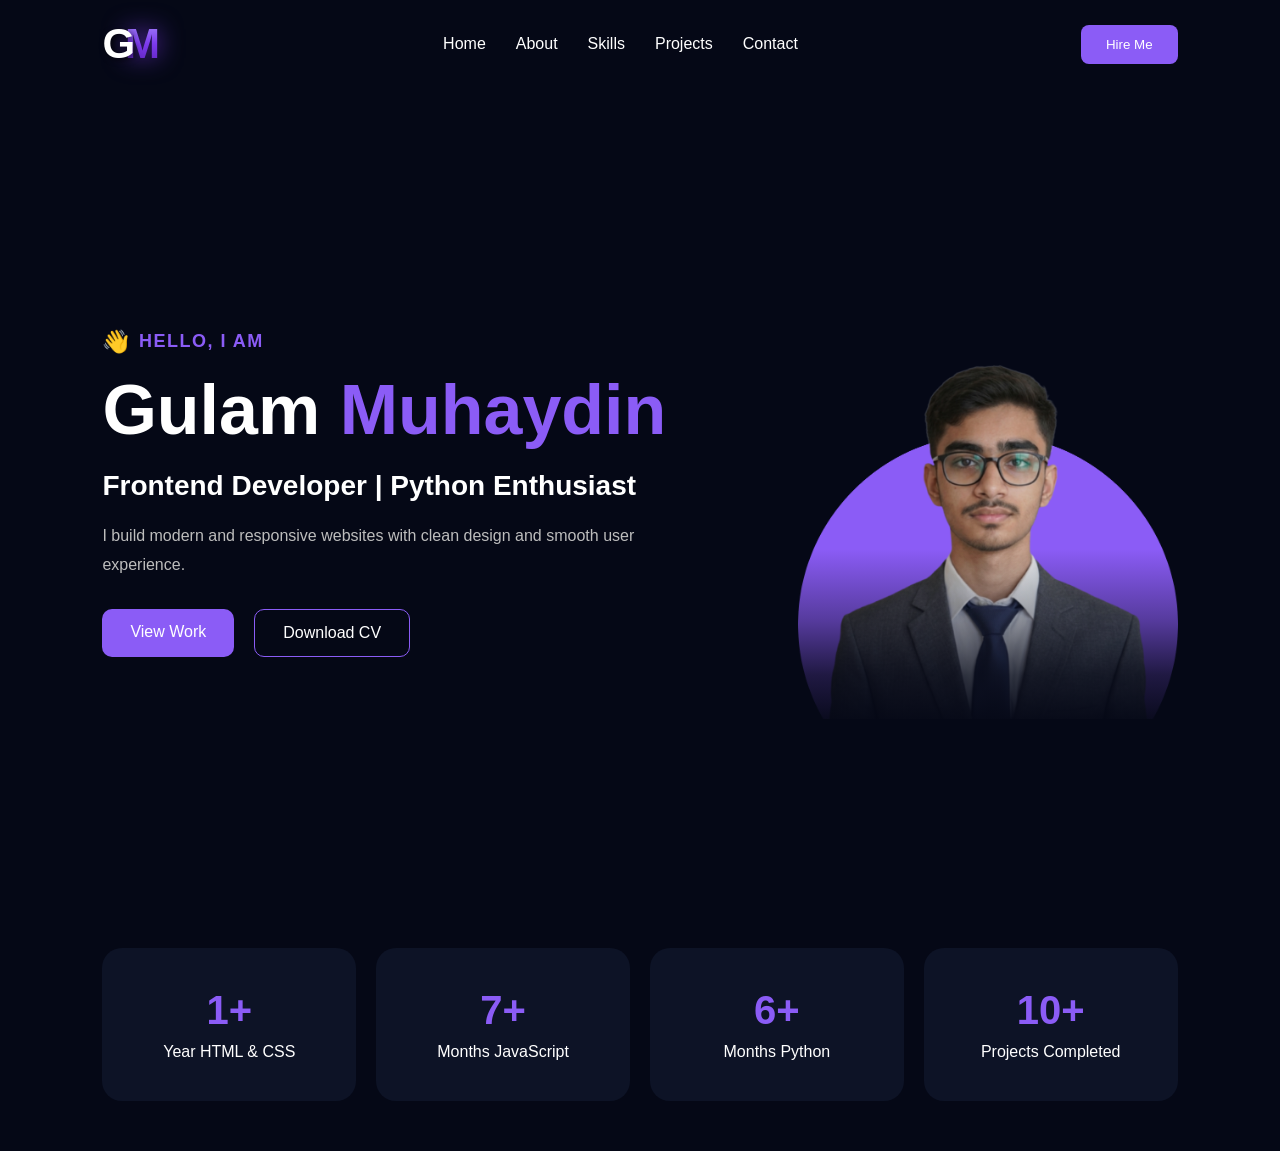
==== index.html @ 5c54a22f "first commit" ====
<!DOCTYPE html>
<html lang="en">
<head>
  <meta charset="UTF-8" />
  <meta name="viewport" content="width=device-width, initial-scale=1.0"/>
  <title>Gulam Muhaydin | Portfolio</title>
  <link rel="stylesheet" href="style.css">
</head>
<body>

  <header>
    <nav>
      <h1 class="logo-text">
  <span class="letter-g">G</span><span class="letter-m">M</span>
</h1>

      <ul>
        <li><a href="./index.html">Home</a></li>
        <li><a href="./about.html">About</a></li>
        <li><a href="skills.html">Skills</a></li>
        <li><a href="./projects.html">Projects</a></li>
        <li><a href="./contact.html">Contact</a></li>
      </ul>

      <button><a href="./contact.html">Hire Me</a></button>
    </nav>
  </header>

  <section class="hero">

    <div class="left">

      <p class="tag">
  <span class="wave">👋</span> Hello, I am
</p>

      <h1>Gulam <span>Muhaydin</span></h1>

      <h3>Frontend Developer | Python Enthusiast</h3>

      <p class="desc">
        I build modern and responsive websites with clean design and smooth user experience.
      </p>

      <div class="buttons">
        <a href="./projects.html" class="btn">View Work</a>
        <a href="#" class="btn outline">Download CV</a>
      </div>

    </div>

    <div class="right">
      <img src="./main 2.png" alt="profile">
    </div>

  </section>

  <section class="skills">

    <div class="card">
      <h2>1+</h2>
      <p>Year HTML & CSS</p>
    </div>

    <div class="card">
      <h2>7+</h2>
      <p>Months JavaScript</p>
    </div>

    <div class="card">
      <h2>6+</h2>
      <p>Months Python</p>
    </div>

    <div class="card">
      <h2>10+</h2>
      <p>Projects Completed</p>
    </div>

  </section>

  <script src="script.js"></script>
</body>
</html>
---- style.css ----
*{
  margin:0;
  padding:0;
  box-sizing:border-box;
  font-family:Arial, sans-serif;
}

body{
  background:#050816;
  color:white;
}

header{
  padding:20px 8%;
}

nav{
  display:flex;
  justify-content:space-between;
  align-items:center;
}

/* Logo ke peeche ka Purple Circular Glow Box */
.logo-container {
  position: relative;
  display: flex;
  align-items: center;
  justify-content: center;
  width: 75px;  /* Glow ka width */
  height: 75px; /* Glow ka height */
  border-radius: 50%; /* Perfect Circle */
  
  /* Image jaisa smooth purple glow effect */
  background: radial-gradient(
    circle, 
    rgba(139, 92, 246, 0.45) 0%, 
    rgba(139, 92, 246, 0.15) 50%, 
    transparent 70%
  );
  
  /* Ek extra soft shadow glow ke liye */
  box-shadow: 0 0 35px rgba(139, 92, 246, 0.3);
  transition: all 0.4s ease;
}

/* Same to Same Metallic Silver Text Logo */
.logo-text {
  font-size: 42px;
  font-weight: 900;
  /* Arial Black font bilkul waisa hi thick aur bold look dega jaisa screenshot me hai */
  font-family: 'Arial Black', Gadget, sans-serif; 
  display: flex;
  align-items: center;
  position: relative;
  cursor: pointer;
  user-select: none;
  transition: transform 0.3s ease;
}

/* Same to Same Crisp White 'G' */
.logo-text .letter-g {
  color: #ffffff;
  position: relative;
  z-index: 2;
  margin-right: -10px; /* Isse 'M' thoda piche chup jayega (Overlap Effect) */
  
  /* 'G' ke piche halki si black shadow taake woh 'M' ke upar saaf nazar aaye */
  filter: drop-shadow(2px 2px 3px rgba(0, 0, 0, 0.7));
}

/* Same to Same Premium Purple 'M' */
.logo-text .letter-m {
  /* Vibrant Purple Gradient (Upar se thoda light, neeche se dark) */
  background: linear-gradient(to bottom, #a78bfa 0%, #7c3aed 50%, #5b21b6 100%);
  -webkit-background-clip: text;
  -webkit-text-fill-color: transparent;
  position: relative;
  z-index: 1;
  
  /* Logo ke piche ka waisa hi same soft purple glow effect */
  filter: drop-shadow(0 0 12px rgba(124, 58, 237, 0.8));
}

/* Hover Effect (Jab mouse logo par aaye toh halka sa scale ho) */
.logo-text:hover {
  transform: scale(1.06);
}

nav ul{
  display:flex;
  gap:30px;
  list-style:none;
}

nav ul li a{
  text-decoration:none;
  color:white;
  transition:0.3s;
}

nav ul li a:hover{
  color:#8b5cf6;
}
a {
  color: #ffffff;
  text-decoration: none;
}
button{
  padding:12px 25px;
  border:none;
  background:#8b5cf6;
  color:white;
  border-radius:8px;
  cursor:pointer;
}

.hero{
  display:flex;
  align-items:center;
  justify-content:space-between;
  padding:80px 8%;
  min-height:90vh;
}

.left{
  max-width:600px;
}

.tag {
  font-size: 18px;            
  font-weight: 600;           
  color: #8b5cf6;             
  letter-spacing: 1.5px;      
  text-transform: uppercase;  
  margin-bottom: 15px;
  display: flex;
  align-items: center;
  gap: 8px;                   
}

/* Waving Hand Animation */
.wave {
  font-size: 22px;            
  display: inline-block;
  animation: wave-animation 2.5s infinite; 
  transform-origin: 70% 70%;  
}

@keyframes wave-animation {
    0% { transform: rotate( 0.0deg) }
   10% { transform: rotate(14.0deg) }  
   20% { transform: rotate(-8.0deg) }
   30% { transform: rotate(14.0deg) }
   40% { transform: rotate(-4.0deg) }
   50% { transform: rotate(10.0deg) }
   60% { transform: rotate( 0.0deg) }  
  100% { transform: rotate( 0.0deg) }
}

.left h1{
  font-size:70px;
  margin-bottom:20px;
}

.left h1 span{
  color:#8b5cf6;
}

.left h3{
  font-size:28px;
  margin-bottom:20px;
}

.desc{
  color:#bdbdbd;
  line-height:1.8;
  margin-bottom:30px;
}

.buttons{
  display:flex;
  gap:20px;
}

.btn{
  padding:14px 28px;
  background:#8b5cf6;
  color:white;
  text-decoration:none;
  border-radius:10px;
}

.outline{
  background:transparent;
  border:1px solid #8b5cf6;
}

.right img{
  width:400px;
  border-radius:20px;
}

.skills{
  display:grid;
  grid-template-columns:repeat(auto-fit,minmax(200px,1fr));
  gap:20px;
  padding:50px 8%;
}

.card{
  background:#0d1326;
  padding:40px;
  border-radius:20px;
  text-align:center;
  transition:0.3s;
}

.card:hover{
  transform:translateY(-10px);
}

.card h2{
  color:#8b5cf6;
  font-size:40px;
  margin-bottom:10px;
}

/* Right Box Container Setup */
.right {
    position: relative;
    display: flex;
    justify-content: center;
    align-items: flex-end; 
    overflow: hidden; 
}

.right img {
    width: 380px;
    display: block;
    position: relative;
    z-index: 1; 
}

/* Perfect Bottom Smooth Overlay */
.right::after {
    content: "";
    position: absolute;
    bottom: -10px; 
    left: 0;
    width: 100%;
    height: 180px; 

    background: linear-gradient(
        to top,
        #050816 0%,
        rgba(5, 8, 22, 0.8) 30%,
        rgba(5, 8, 22, 0.4) 60%,
        transparent 100%
    );

    z-index: 2; 
    pointer-events: none; 
}


/* ==========================================
   RESPONSIVE DESIGN (MEDIA QUERIES)
   ========================================== */

@media (max-width: 1024px) {
  header {
    padding: 20px 5%; 
  }

  .hero {
    padding: 50px 5%;
    gap: 30px;
  }

  .left h1 {
    font-size: 55px; 
  }

  .right img {
    width: 320px; 
  }
}

@media (max-width: 768px) {
  nav {
    flex-direction: column; 
    gap: 20px;
    text-align: center;
  }

  .hero {
    flex-direction: column-reverse; 
    text-align: center;
    padding: 40px 5%;
    min-height: auto;
  }

  .left {
    max-width: 100%;
    display: flex;
    flex-direction: column;
    align-items: center; 
  }

  .left h1 {
    font-size: 45px;
  }

  .left h3 {
    font-size: 22px;
  }

  .buttons {
    justify-content: center; 
  }

  .right {
    margin-bottom: 30px;
  }

  .right img {
    width: 280px; 
  }

  .right::after {
    width: 320px; 
    height: 120px;
  }

  .skills {
    grid-template-columns: repeat(auto-fit, minmax(150px, 1fr)); 
    padding: 40px 5%;
  }
}

@media (max-width: 480px) {
  nav ul {
    gap: 15px;
    flex-wrap: wrap; 
    justify-content: center;
  }

  .left h1 {
    font-size: 36px;
  }

  .left h3 {
    font-size: 18px;
  }

  .buttons {
    flex-direction: column; 
    width: 100%;
    gap: 10px;
  }

  .btn {
    width: 100%;
    text-align: center;
    padding: 12px 20px;
  }

  .card {
    padding: 25px 15px; 
  }

  .card h2 {
    font-size: 30px;
  }
}

/* ==========================================
   ABOUT PAGE STYLING (PERFECT SMOOTH OVERLAY)
   ========================================== */
.about-page {
  padding: 80px 8%;
  background: #050816;
  min-height: 85vh;
  display: flex;
  align-items: center;
}

.about-container {
  display: flex;
  align-items: center;
  justify-content: space-between;
  gap: 80px;
  width: 100%;
}

.about-left {
  flex: 1;
  display: flex;
  justify-content: center;
}

.about-img-box {
  position: relative;
  width: 380px;
  border-radius: 20px;
  overflow: hidden;
}

.about-img-box img {
  width: 100%;
  display: block;
  object-fit: cover;
  position: relative;
  z-index: 1;
}

.about-img-box::after {
  content: "";
  position: absolute;
  bottom: 0;
  left: 0;
  width: 100%;
  height: 200px; 
  
  background: linear-gradient(
    to top,
    #050816 0%,
    rgba(5, 8, 22, 0.95) 30%,
    rgba(5, 8, 22, 0.5) 65%,
    transparent 100%
  );
  
  z-index: 2;
  pointer-events: none;
}

.about-right {
  flex: 1.3;
}

.about-right h2 {
  font-size: 48px;
  margin-bottom: 25px;
  font-weight: 800;
}

.about-right h2 span {
  color: #8b5cf6;
}

.about-desc {
  color: #bdbdbd;
  line-height: 1.8;
  font-size: 16px;
  margin-bottom: 20px;
}

.info-grid {
  display: grid;
  grid-template-columns: repeat(2, 1fr);
  gap: 24px;
  margin-top: 35px;
}

.info-item {
  display: flex;
  flex-direction: column;
  gap: 5px;
}

.info-title {
  color: #8b5cf6;
  font-size: 14px;
  font-weight: 600;
  text-transform: uppercase;
  letter-spacing: 0.5px;
}

.info-value {
  color: white;
  font-size: 16px;
}

.active-link {
  color: #8b5cf6 !important;
  font-weight: bold;
}

@media (max-width: 992px) {
  .about-container {
    flex-direction: column; 
    gap: 50px;
  }
  .about-right {
    text-align: center;
  }
  .info-grid {
    text-align: left;
    gap: 20px;
  }
}

@media (max-width: 576px) {
  .about-img-box {
    width: 290px;
  }
  .about-img-box::after {
    height: 140px; 
  }
  .about-right h2 {
    font-size: 36px;
  }
  .info-grid {
    grid-template-columns: 1fr; 
  }
}

/* ==========================================
   MINIMALIST FLAT SKILLS DESIGN (NO GRADIENTS)
   ========================================== */
.skills-page {
  padding: 120px 8% 80px 8%;
  background: #050816; 
  min-height: 100vh;
  display: flex;
  flex-direction: column;
  align-items: center;
  justify-content: flex-start;
  box-sizing: border-box;
}

.skills-header {
  text-align: center;
  margin-bottom: 60px;
  width: 100%;
  max-width: 650px;
}

.skills-badge {
  color: #8b5cf6; 
  font-size: 12px;
  font-weight: 700;
  letter-spacing: 2px;
  text-transform: uppercase;
  margin-bottom: 12px;
  display: inline-block;
}

.skills-header h2 {
  font-size: 42px;
  font-weight: 800;
  color: #ffffff;
  margin: 0 0 15px 0;
  letter-spacing: -0.5px;
}

.skills-subtitle {
  color: #9ca3af;
  font-size: 16px;
  line-height: 1.6;
  margin: 0;
}

.skills-grid {
  display: grid;
  grid-template-columns: repeat(2, 1fr); 
  gap: 24px;
  width: 100%;
  max-width: 1100px;
}

.skill-card {
  background: #0d1326; 
  padding: 30px;
  border-radius: 12px; 
  border: 1px solid #1e293b; 
  display: flex;
  align-items: flex-start;
  gap: 20px;
  transition: border-color 0.3s ease, transform 0.3s ease;
}

.card-icon {
  font-size: 32px;
  color: #8b5cf6; 
  display: flex;
  align-items: center;
  justify-content: center;
  width: 54px;
  height: 54px;
  background: #161f38;
  border-radius: 8px;
  flex-shrink: 0; 
}

.card-info h3 {
  color: #ffffff;
  font-size: 20px;
  font-weight: 600;
  margin: 0 0 8px 0;
}

.card-info p {
  color: #9ca3af;
  font-size: 14px;
  line-height: 1.5;
  margin: 0;
}

.skill-card:hover {
  border-color: #8b5cf6; 
  transform: translateY(-2px); 
}

/* ==========================================================================
   5. SKILLS PAGE (STICKY IMAGE ON DESKTOP & IMAGE-FIRST ON MOBILE)
   ========================================================================== */
.skills-container {
  display: flex;
  align-items: flex-start;
  justify-content: space-between;
  gap: 80px;
  width: 100%;
  max-width: 1200px;
}

.skills-left {
  flex: 1;
  display: flex;
  justify-content: center;
  position: -webkit-sticky;
  position: sticky; 
  top: 140px; 
}

.skills-img-box {
  position: relative;
  width: 380px;
  border-radius: 20px;
  overflow: hidden;
  background: #050816;
}

.skills-img-box img {
  width: 100%;
  display: block;
  object-fit: cover;
  position: relative;
  z-index: 1;
}

.skills-img-box::after {
  content: "";
  position: absolute;
  bottom: -2px;
  left: 0;
  width: 100%;
  height: 200px; 
  background: linear-gradient(
    to top,
    #050816 0%,
    rgba(5, 8, 22, 0.95) 35%,
    rgba(5, 8, 22, 0.5) 65%,
    transparent 100%
  );
  z-index: 2;
  pointer-events: none;
}

.skills-right {
  flex: 1.3;
}

.skills-right h2 {
  font-size: 48px;
  margin-bottom: 20px;
  font-weight: 800;
  color: #ffffff;
  letter-spacing: -0.5px;
}

.skills-right h2 span {
  color: #8b5cf6;
}

/* ==========================================================================
   6. PROJECTS PAGE (STICKY IMAGE ON DESKTOP & IMAGE-FIRST ON MOBILE)
   ========================================================================== */
.projects-page {
  padding: 140px 8% 80px 8%;
  background: #050816;
  min-height: 100vh;
  display: flex;
  align-items: flex-start; 
  justify-content: center;
}

.projects-container {
  display: flex;
  align-items: flex-start;
  justify-content: space-between;
  gap: 80px;
  width: 100%;
  max-width: 1200px;
}

.projects-left {
  flex: 1;
  display: flex;
  justify-content: center;
  position: -webkit-sticky;
  position: sticky; 
  top: 140px; 
}

.projects-img-box {
  position: relative;
  width: 380px;
  border-radius: 20px;
  overflow: hidden;
  background: #050816;
}

.projects-img-box img {
  width: 100%;
  display: block;
  object-fit: cover;
  position: relative;
  z-index: 1;
}

.projects-img-box::after {
  content: "";
  position: absolute;
  bottom: -2px;
  left: 0;
  width: 100%;
  height: 200px; 
  background: linear-gradient(
    to top,
    #050816 0%,
    rgba(5, 8, 22, 0.95) 35%,
    rgba(5, 8, 22, 0.5) 65%,
    transparent 100%
  );
  z-index: 2;
  pointer-events: none;
}

.projects-right {
  flex: 1.3;
}

.projects-right h2 {
  font-size: 48px;
  margin-bottom: 20px;
  font-weight: 800;
  color: #ffffff;
  letter-spacing: -0.5px;
}

.projects-right h2 span {
  color: #8b5cf6;
}

.projects-subtitle {
  color: #9ca3af;
  line-height: 1.8;
  font-size: 16px;
  margin-bottom: 35px;
}

/* ==========================================
   RESPONSIVE RE-ARCHITECTURE (ALL VIEWS)
   ========================================== */
@media (max-width: 1024px) {
  .skills-page {
    padding: 100px 6% 60px 6%;
  }
  .skills-header h2 {
    font-size: 38px;
  }
}

@media (max-width: 768px) {
  .skills-grid {
    grid-template-columns: 1fr; 
    gap: 20px;
  }
  .skills-header {
    margin-bottom: 40px;
  }
  .skills-header h2 {
    font-size: 32px;
  }
}

@media (max-width: 480px) {
  .skills-page {
    padding: 90px 4% 40px 4%;
  }
  .skill-card {
    flex-direction: column; 
    gap: 15px;
    padding: 24px;
  }
  .skills-header h2 {
    font-size: 28px;
  }
  .skills-subtitle {
    font-size: 14.5px;
  }
}

/* ==========================================================================
   PROJECTS PAGE STYLING (FULL BULLETPROOF ARCHITECTURE)
   ========================================================================== */
.projects-left-profile {
  flex: 1;
  display: flex;
  justify-content: center;
  position: -webkit-sticky;
  position: sticky; 
  top: 140px;
}

.proj-prof-img-box {
  position: relative;
  width: 340px;
  border-radius: 20px;
  overflow: hidden;
  background: #050816;
}

.proj-prof-img-box img {
  width: 100%;
  display: block;
  object-fit: cover;
  position: relative;
  z-index: 1;
}

.proj-prof-img-box::after {
  content: "";
  position: absolute;
  bottom: 0;
  left: 0;
  width: 100%;
  height: 180px; 
  background: linear-gradient(
    to top,
    #050816 0%,
    rgba(5, 8, 22, 0.95) 30%,
    rgba(5, 8, 22, 0.5) 65%,
    transparent 100%
  );
  z-index: 2;
  pointer-events: none;
}

.projects-right-content {
  flex: 1.8;
}

.projects-header {
  margin-bottom: 40px;
}

.projects-badge {
  color: #8b5cf6; 
  font-size: 12px;
  font-weight: 700;
  letter-spacing: 2px;
  text-transform: uppercase;
  margin-bottom: 10px;
  display: inline-block;
}

.projects-header h2 {
  font-size: 42px;
  font-weight: 800;
  color: #ffffff;
  margin: 0 0 12px 0;
  letter-spacing: -0.5px;
}

.projects-header p {
  color: #9ca3af;
  font-size: 16px;
  line-height: 1.6;
  margin: 0;
}

.projects-grid {
  display: grid;
  grid-template-columns: repeat(2, 1fr); 
  gap: 24px;
}

.project-card {
  background: #0d1326; 
  padding: 28px;
  border-radius: 12px;
  border: 1px solid #1e293b;
  display: flex;
  flex-direction: column;
  justify-content: space-between;
  box-sizing: border-box;
  transition: border-color 0.3s ease, transform 0.3s ease;
}

.project-category {
  color: #8b5cf6;
  font-size: 12px;
  font-weight: 600;
  text-transform: uppercase;
  letter-spacing: 1px;
  margin-bottom: 8px;
  display: block;
}

.project-card h3 {
  color: #ffffff;
  font-size: 21px;
  font-weight: 600;
  margin: 0 0 12px 0;
  letter-spacing: -0.3px;
}

.project-card p {
  color: #9ca3af;
  font-size: 14px;
  line-height: 1.5;
  margin: 0 0 20px 0;
}

.project-tech-tags {
  display: flex;
  flex-wrap: wrap;
  gap: 8px;
  margin-bottom: 24px;
}

.project-tech-tags span {
  background: #161f38;
  color: #ffffff;
  font-size: 11px;
  font-weight: 500;
  padding: 4px 10px;
  border-radius: 4px;
  border: 1px solid #1e293b;
}

.project-links {
  display: flex;
  gap: 20px;
}

.proj-link {
  color: #9ca3af;
  text-decoration: none;
  font-size: 14px;
  font-weight: 500;
  display: inline-flex;
  align-items: center;
  gap: 6px;
  transition: color 0.2s ease;
}

.proj-link:hover {
  color: #8b5cf6; 
}

.project-card:hover {
  border-color: #8b5cf6;
  transform: translateY(-3px); 
}

/* ==========================================================================
   3. SHARED CORE LAYOUT (About, Skills, Projects, Contact Pages)
   ========================================================================== */
.about-page, .skills-page, .projects-page, .contact-page {
  padding: 140px 8% 80px 8%;
  background: #050816;
  min-height: 100vh;
  display: flex;
  align-items: flex-start; 
  justify-content: center;
}

.about-container, .skills-container, .projects-container, .contact-container {
  display: flex;
  align-items: flex-start;
  justify-content: space-between;
  gap: 80px;
  width: 100%;
  max-width: 1200px;
}

.about-left, .skills-left, .projects-left, .contact-left {
  flex: 1;
  display: flex;
  justify-content: center;
  position: -webkit-sticky;
  position: sticky;
  top: 140px;
}

.about-img-box, .skills-img-box, .projects-img-box, .contact-img-box {
  position: relative;
  width: 380px;
  border-radius: 20px;
  overflow: hidden;
  background: #050816;
}

.about-img-box img, .skills-img-box img, .projects-img-box img, .contact-img-box img {
  width: 100%;
  display: block;
  object-fit: cover;
  position: relative;
  z-index: 1;
}

.about-img-box::after, .skills-img-box::after, .projects-img-box::after, .contact-img-box::after {
  content: "";
  position: absolute;
  bottom: -2px;
  left: 0;
  width: 100%;
  height: 200px; 
  background: linear-gradient(
    to top,
    #050816 0%,
    rgba(5, 8, 22, 0.95) 35%,
    rgba(5, 8, 22, 0.5) 65%,
    transparent 100%
  );
  z-index: 2;
  pointer-events: none;
}

.about-right, .skills-right, .projects-right, .contact-right {
  flex: 1.3;
}

.about-right h2, .skills-right h2, .projects-right h2, .contact-right h2 {
  font-size: 48px;
  margin-bottom: 20px;
  font-weight: 800;
  color: #ffffff;
  letter-spacing: -0.5px;
}

.about-right h2 span, .skills-right h2 span, .projects-right h2 span, .contact-right h2 span {
  color: #8b5cf6;
}

.about-subtitle, .skills-subtitle, .contact-subtitle {
  color: #9ca3af;
  line-height: 1.8;
  font-size: 16px;
  margin-bottom: 35px;
}

/* ==========================================================================
   4. SKILLS PAGE SPECIFIC COMPONENT (Grid Elements)
   ========================================================================== */
.skills-grid {
  display: grid;
  grid-template-columns: repeat(2, 1fr);
  gap: 24px;
  width: 100%;
}

.skill-card {
  background: #0d1326;
  padding: 24px;
  border-radius: 12px;
  border: 1px solid #1e293b;
  display: flex;
  align-items: flex-start;
  gap: 20px;
  transition: border-color 0.3s ease, transform 0.3s ease;
}

.card-icon {
  font-size: 28px;
  color: #8b5cf6;
  display: flex;
  align-items: center;
  justify-content: center;
  width: 50px;
  height: 50px;
  background: #161f38;
  border-radius: 8px;
  flex-shrink: 0;
}

.card-info h3 {
  color: #ffffff;
  font-size: 19px;
  font-weight: 600;
  margin: 0 0 6px 0;
}

.card-info p {
  color: #9ca3af;
  font-size: 13.5px;
  line-height: 1.5;
  margin: 0;
}

.skill-card:hover {
  border-color: #8b5cf6;
  transform: translateY(-2px);
}

/* ==========================================================================
   5. PROJECTS PAGE SPECIFIC COMPONENT (List Rows)
   ========================================================================== */
.projects-list {
  display: flex;
  flex-direction: column;
  gap: 24px;
}

.project-item {
  background: #0d1326;
  padding: 28px;
  border-radius: 12px;
  border: 1px solid #1e293b;
  display: flex;
  justify-content: space-between;
  align-items: flex-start;
  gap: 20px;
  transition: border-color 0.3s ease, transform 0.3s ease;
}

.project-details h3 {
  color: #ffffff;
  font-size: 22px;
  font-weight: 600;
  margin: 0 0 10px 0;
  letter-spacing: -0.3px;
}

.project-details p {
  color: #9ca3af;
  font-size: 14.5px;
  line-height: 1.6;
  margin: 0 0 18px 0;
}

.project-tags {
  display: flex;
  flex-wrap: wrap;
  gap: 8px;
}

.project-tags span {
  background: #161f38;
  color: #ffffff;
  font-size: 11px;
  font-weight: 500;
  padding: 5px 12px;
  border-radius: 4px;
  border: 1px solid #1e293b;
}

.project-actions {
  display: flex;
  flex-direction: column;
  gap: 12px;
  flex-shrink: 0;
}

.p-link {
  color: #9ca3af;
  text-decoration: none;
  font-size: 14px;
  font-weight: 500;
  display: inline-flex;
  align-items: center;
  gap: 6px;
  transition: color 0.2s ease;
}

.p-link:hover {
  color: #8b5cf6;
}

.project-item:hover {
  border-color: #8b5cf6;
  transform: translateY(-2px);
}

/* ==========================================================================
   6. CONTACT PAGE SPECIFIC COMPONENT (Pure Card Form)
   ========================================================================== */
.contact-card {
  background: #0d1326; 
  padding: 35px;
  border-radius: 12px;
  border: 1px solid #1e293b;
  box-sizing: border-box;
  transition: border-color 0.3s ease, transform 0.3s ease;
}

.contact-card:hover {
  border-color: #8b5cf6;
  transform: translateY(-2px); 
}

.contact-form {
  display: flex;
  flex-direction: column;
  gap: 20px;
  width: 100%;
}

.form-group {
  display: flex;
  flex-direction: column;
  gap: 8px;
}

.form-group label {
  color: #ffffff;
  font-size: 14px;
  font-weight: 600;
  letter-spacing: 0.3px;
}

.form-group input,
.form-group textarea {
  background: #161f38; 
  color: #ffffff;
  border: 1px solid #1e293b;
  padding: 14px 16px;
  border-radius: 8px;
  font-size: 15px;
  outline: none;
  transition: border-color 0.3s ease;
  width: 100%;
  box-sizing: border-box;
}

.form-group input:focus,
.form-group textarea:focus {
  border-color: #8b5cf6;
}

.submit-btn {
  background: #8b5cf6;
  color: #ffffff;
  border: none;
  padding: 14px 28px;
  font-size: 15px;
  font-weight: 600;
  border-radius: 8px;
  cursor: pointer;
  display: inline-flex;
  align-items: center;
  justify-content: center;
  gap: 10px;
  transition: background 0.3s ease;
  margin-top: 5px;
  width: fit-content;
}

.submit-btn:hover {
  background: #7c3aed;
}

.contact-socials {
  display: flex;
  gap: 25px;
  margin-top: 35px;
  flex-wrap: wrap;
}

.social-icon-link {
  color: #9ca3af;
  text-decoration: none;
  font-size: 14.5px;
  font-weight: 500;
  display: inline-flex;
  align-items: center;
  gap: 8px;
  transition: color 0.2s ease;
}

.social-icon-link:hover {
  color: #8b5cf6;
}

.active-link {
  color: #8b5cf6 !important;
  font-weight: bold;
}

/* ==========================================================================
   4. UNIVERSAL RESPONSIVE BREAKPOINTS (BULLETPROOF CODE)
   ========================================================================== */

@media (max-width: 1024px) {
  .contact-page, .skills-page, .projects-page {
    padding: 120px 6% 60px 6%;
  }
  .contact-container, .skills-container, .projects-container {
    gap: 40px;
  }
  .contact-img-box, .skills-img-box, .projects-img-box {
    width: 320px;
  }
  .contact-right h2, .skills-right h2, .projects-right h2 {
    font-size: 40px;
  }
  .proj-prof-img-box {
    width: 280px;
  }
  .projects-header h2 {
    font-size: 36px;
  }
}

@media (max-width: 992px) {
  .contact-container, .skills-container, .projects-container {
    flex-direction: column;
    align-items: center;
    gap: 50px;
  }
  .contact-left, .skills-left, .projects-left, .projects-left-profile {
    position: relative;
    top: 0;
  }
  .contact-right, .skills-right, .projects-right, .projects-right-content {
    width: 100%;
    text-align: center;
  }
  .contact-card, .skill-card, .project-item {
    text-align: left; 
  }
  .submit-btn {
    width: 100%; 
  }
  .contact-socials {
    justify-content: center;
  }
  .skills-subtitle {
    margin-bottom: 30px;
  }
  .projects-header {
    text-align: center; 
  }
}

@media (max-width: 768px) {
  .projects-grid {
    grid-template-columns: 1fr; 
    gap: 20px;
  }
}

@media (max-width: 576px) {
  .contact-page, .skills-page, .projects-page {
    padding: 100px 4% 40px 4%;
  }
  .contact-img-box, .skills-img-box, .projects-img-box, .proj-prof-img-box {
    width: 280px;
  }
  .contact-img-box::after, .skills-img-box::after, .projects-img-box::after, .proj-prof-img-box::after {
    height: 140px;
  }
  .contact-right h2, .skills-right h2, .projects-right h2 {
    font-size: 32px;
  }
  .contact-card {
    padding: 24px; 
  }
  .skills-grid {
    grid-template-columns: 1fr; 
  }
  .skill-card, .project-item {
    flex-direction: column;
    gap: 15px;
    padding: 20px;
  }
  .project-actions {
    flex-direction: row;
    gap: 20px;
  }
  .proj-prof-img-box {
    width: 250px; 
  }
  .project-card {
    padding: 22px;
  }
  .projects-header h2 {
    font-size: 28px;
  }
  .projects-header p {
    font-size: 14.5px;
  }
}


/* ==========================================================================
   ADDED CUSTOM TRANSITIONS & EFFECTS FOR BUTTONS AND LINKS
   ========================================================================== */

/* 1. Base Transitions Framework */
nav ul li a,
nav button,
.btn,
.submit-btn,
.social-icon-link,
.proj-link,
.submit-btn i {
  transition: all 0.3s cubic-bezier(0.25, 0.8, 0.25, 1);
  position: relative;
}

/* 2. Navigation Links Hover Effect (Modern Underline Slide) */
nav ul li a::after {
  content: '';
  position: absolute;
  bottom: -4px;
  left: 0;
  width: 0;
  height: 2px;
  background: #8b5cf6;
  box-shadow: 0 0 10px #8b5cf6;
  transition: width 0.3s cubic-bezier(0.4, 0, 0.2, 1);
}

nav ul li a:hover {
  color: #ffffff !important;
  text-shadow: 0 0 8px rgba(255, 255, 255, 0.3);
}

nav ul li a:hover::after,
nav ul li a.active-link::after {
  width: 100%;
}

/* 3. Navbar Action Button Glow Effect */
nav button:hover {
  background: #8b5cf6 !important;
  box-shadow: 0 0 20px rgba(139, 92, 246, 0.6);
  transform: translateY(-2px);
}

nav button:active {
  transform: translateY(0);
}

/* 4. Hero Primary Button (.btn View Work / Download CV) */
.btn:not(.outline):hover {
  transform: translateY(-3px);
  box-shadow: 0 8px 25px rgba(139, 92, 246, 0.5);
  filter: brightness(1.1);
}

.btn:not(.outline):active {
  transform: translateY(-1px);
}

/* 5. Hero Outline Button Effect */
.btn.outline:hover {
  border-color: #8b5cf6 !important;
  background: rgba(139, 92, 246, 0.1) !important;
  box-shadow: 0 0 15px rgba(139, 92, 246, 0.3);
  transform: translateY(-3px);
}

.btn.outline:active {
  transform: translateY(-1px);
}

/* 6. Form Submit Button & Micro Icon Slide */
.submit-btn:hover {
  transform: translateY(-3px);
  box-shadow: 0 8px 25px rgba(139, 92, 246, 0.5);
  background: #7c3aed !important;
}

.submit-btn:hover i {
  transform: translateX(5px) translateY(-2px);
}

.submit-btn:active {
  transform: translateY(-1px);
}

/* 7. Social Icon Links (Contact Page Bottom) */
.social-icon-link:hover {
  color: #ffffff !important;
  border-color: #8b5cf6 !important;
  background: rgba(139, 92, 246, 0.15) !important;
  box-shadow: 0 5px 15px rgba(139, 92, 246, 0.2);
  transform: translateY(-3px);
}

.social-icon-link:active {
  transform: translateY(0);
}

/* 8. Project Links (Live / Code Links on Projects Card) */
.proj-link:hover {
  color: #8b5cf6 !important;
  text-shadow: 0 0 8px rgba(139, 92, 246, 0.4);
  transform: translateX(2px);
}





/* ==========================================================================
   ADDED CUSTOM STYLES & TRANSITIONS FOR SCROLLBAR, BUTTONS, AND LINKS
   ========================================================================== */

/* 1. Custom Premium Scrollbar Styling */
::-webkit-scrollbar {
  width: 10px; /* Scrollbar ki width */
}

::-webkit-scrollbar-track {
  background: #050816; /* Piche ka background color jo body se match karega */
}

::-webkit-scrollbar-thumb {
  background: linear-gradient(180deg, #8b5cf6 0%, #6d28d9 100%); /* Purple Gradient Look */
  border-radius: 10px; /* Rounded corners professional feel ke liye */
  border: 2px solid #050816; /* Track aur thumb ke beech gap look ke liye padding */
  transition: background 0.3s ease;
}

::-webkit-scrollbar-thumb:hover {
  background: linear-gradient(180deg, #a78bfa 0%, #8b5cf6 100%); /* Hover karne par bright neon glow look */
}

/* 2. Global Base Transitions for Buttons & Links */
nav ul li a,
nav button,
nav button a,
.btn,
.submit-btn,
.social-icon-link,
.proj-link,
.submit-btn i {
  transition: all 0.3s cubic-bezier(0.25, 0.8, 0.25, 1);
  position: relative;
}

/* 3. Navigation Links (Modern Underline Slide Effect) */
nav ul li a::after {
  content: '';
  position: absolute;
  bottom: -4px;
  left: 0;
  width: 0;
  height: 2px;
  background: #8b5cf6;
  box-shadow: 0 0 10px #8b5cf6;
  transition: width 0.3s cubic-bezier(0.4, 0, 0.2, 1);
}

nav ul li a:hover {
  color: #ffffff !important;
  text-shadow: 0 0 8px rgba(255, 255, 255, 0.3);
}

nav ul li a:hover::after,
nav ul li a.active-link::after {
  width: 100%;
}

/* 4. Navbar Hire Me Button Action Glow */
nav button:hover {
  background: #8b5cf6 !important;
  box-shadow: 0 0 20px rgba(139, 92, 246, 0.6);
  transform: translateY(-2px);
}

nav button a:hover {
  color: white !important;
}

nav button:active {
  transform: translateY(0);
}

/* 5. Primary Buttons (.btn - View Work / Download CV) */
.btn:not(.outline):hover {
  transform: translateY(-3px);
  box-shadow: 0 8px 25px rgba(139, 92, 246, 0.5);
  filter: brightness(1.1);
}

.btn:not(.outline):active {
  transform: translateY(-1px);
}

/* 6. Outline Hero Buttons Effect */
.btn.outline:hover {
  border-color: #8b5cf6 !important;
  background: rgba(139, 92, 246, 0.1) !important;
  box-shadow: 0 0 15px rgba(139, 92, 246, 0.3);
  transform: translateY(-3px);
}

.btn.outline:active {
  transform: translateY(-1px);
}

/* 7. Contact Form Submit Button & Paper-Plane Icon Slide */
.submit-btn:hover {
  transform: translateY(-3px);
  box-shadow: 0 8px 25px rgba(139, 92, 246, 0.5);
  background: #7c3aed !important;
}

.submit-btn:hover i {
  transform: translateX(5px) translateY(-2px); /* Icon soft forward slide hoga */
}

.submit-btn:active {
  transform: translateY(-1px);
}

/* 8. Contact Page Social Links Grid */
.social-icon-link:hover {
  color: #ffffff !important;
  border-color: #8b5cf6 !important;
  background: rgba(139, 92, 246, 0.15) !important;
  box-shadow: 0 5px 15px rgba(139, 92, 246, 0.2);
  transform: translateY(-3px);
}

.social-icon-link:active {
  transform: translateY(0);
}

/* 9. Projects Grid Links (Live / Code Interaction) */
.proj-link:hover {
  color: #8b5cf6 !important;
  text-shadow: 0 0 8px rgba(139, 92, 246, 0.4);
  transform: translateX(3px); /* Hover par link dynamic standard movement karegi */
}
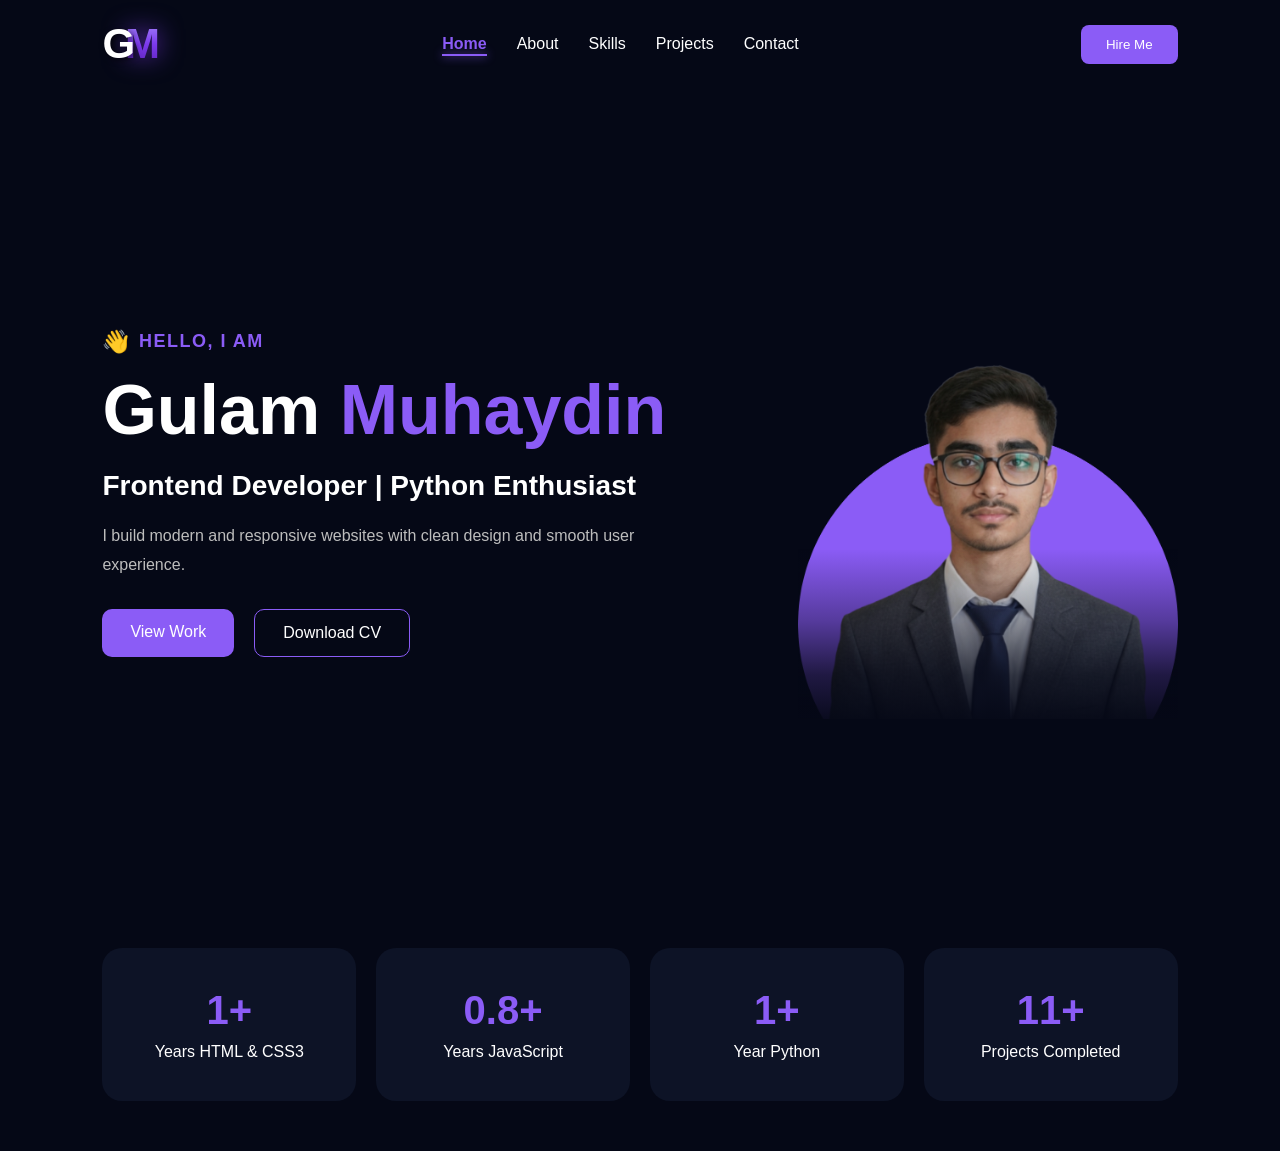
==== commit 80abb5ca: "Update portfolio files" ====
--- a/index.html
+++ b/index.html
@@ -3,82 +3,221 @@
 <head>
   <meta charset="UTF-8" />
   <meta name="viewport" content="width=device-width, initial-scale=1.0"/>
+
   <title>Gulam Muhaydin | Portfolio</title>
+
   <link rel="stylesheet" href="style.css">
 </head>
+
 <body>
 
+  <!-- ==========================================
+       HEADER / NAVBAR
+  =========================================== -->
   <header>
     <nav>
+
+      <!-- Logo -->
       <h1 class="logo-text">
-  <span class="letter-g">G</span><span class="letter-m">M</span>
-</h1>
-
+        <span class="letter-g">G</span>
+        <span class="letter-m">M</span>
+      </h1>
+
+      <!-- Navigation Links -->
       <ul>
-        <li><a href="./index.html">Home</a></li>
-        <li><a href="./about.html">About</a></li>
-        <li><a href="skills.html">Skills</a></li>
-        <li><a href="./projects.html">Projects</a></li>
-        <li><a href="./contact.html">Contact</a></li>
+        <li>
+          <a href="./index.html" class="active-link">Home</a>
+        </li>
+
+        <li>
+          <a href="./about.html">About</a>
+        </li>
+
+        <li>
+          <a href="./skills.html">Skills</a>
+        </li>
+
+        <li>
+          <a href="./projects.html">Projects</a>
+        </li>
+
+        <li>
+          <a href="./contact.html">Contact</a>
+        </li>
       </ul>
 
-      <button><a href="./contact.html">Hire Me</a></button>
+      <!-- Hire Me -->
+      <button>
+        <a href="./contact.html">Hire Me</a>
+      </button>
+
     </nav>
   </header>
 
+
+  <!-- ==========================================
+       HERO SECTION
+  =========================================== -->
   <section class="hero">
 
+    <!-- LEFT CONTENT -->
     <div class="left">
 
       <p class="tag">
-  <span class="wave">👋</span> Hello, I am
-</p>
-
-      <h1>Gulam <span>Muhaydin</span></h1>
-
-      <h3>Frontend Developer | Python Enthusiast</h3>
+        <span class="wave">👋</span>
+        Hello, I am
+      </p>
+
+      <h1>
+        Gulam <span>Muhaydin</span>
+      </h1>
+
+      <h3>
+        Frontend Developer | Python Enthusiast
+      </h3>
 
       <p class="desc">
-        I build modern and responsive websites with clean design and smooth user experience.
-      </p>
-
+        I build modern and responsive websites with clean design
+        and smooth user experience.
+      </p>
+
+      <!-- Hero Buttons -->
       <div class="buttons">
-        <a href="./projects.html" class="btn">View Work</a>
-        <a href="#" class="btn outline">Download CV</a>
-      </div>
-
-    </div>
-
+
+        <a href="./projects.html" class="btn">
+          View Work
+        </a>
+
+        <a href="./Gulam_CV_Updated.pdf" class="btn outline">
+          Download CV
+        </a>
+
+      </div>
+
+    </div>
+
+
+    <!-- RIGHT PROFILE IMAGE -->
     <div class="right">
-      <img src="./main 2.png" alt="profile">
+
+      <img
+        src="./main 2.png"
+        alt="Gulam Muhaydin Profile"
+      >
+
     </div>
 
   </section>
 
+
+  <!-- ==========================================
+       EXPERIENCE / STATS SECTION
+  =========================================== -->
   <section class="skills">
 
-    <div class="card">
-      <h2>1+</h2>
-      <p>Year HTML & CSS</p>
-    </div>
-
-    <div class="card">
-      <h2>7+</h2>
-      <p>Months JavaScript</p>
-    </div>
-
-    <div class="card">
-      <h2>6+</h2>
-      <p>Months Python</p>
-    </div>
-
-    <div class="card">
-      <h2>10+</h2>
-      <p>Projects Completed</p>
+
+    <!-- ========================================
+         HTML & CSS EXPERIENCE
+    ========================================= -->
+    <div class="card">
+
+      <div class="counter-wrapper">
+
+        <h2>
+          <span
+            class="counter"
+            data-target="2"
+            data-decimals="0"
+          >0</span><span class="plus">+</span>
+        </h2>
+
+      </div>
+
+      <p>
+        Years HTML &amp; CSS3
+      </p>
+
+    </div>
+
+
+    <!-- ========================================
+         JAVASCRIPT EXPERIENCE
+    ========================================= -->
+    <div class="card">
+
+      <div class="counter-wrapper">
+
+        <h2>
+          <span
+            class="counter"
+            data-target="1.5"
+            data-decimals="1"
+          >0.0</span><span class="plus">+</span>
+        </h2>
+
+      </div>
+
+      <p>
+        Years JavaScript
+      </p>
+
+    </div>
+
+
+    <!-- ========================================
+         PYTHON EXPERIENCE
+    ========================================= -->
+    <div class="card">
+
+      <div class="counter-wrapper">
+
+        <h2>
+          <span
+            class="counter"
+            data-target="1"
+            data-decimals="0"
+          >0</span><span class="plus">+</span>
+        </h2>
+
+      </div>
+
+      <p>
+        Year Python
+      </p>
+
+    </div>
+
+
+    <!-- ========================================
+         PROJECTS COMPLETED
+    ========================================= -->
+    <div class="card">
+
+      <div class="counter-wrapper">
+
+        <h2>
+          <span
+            class="counter"
+            data-target="20"
+            data-decimals="0"
+          >0</span><span class="plus">+</span>
+        </h2>
+
+      </div>
+
+      <p>
+        Projects Completed
+      </p>
+
     </div>
 
   </section>
 
+
+  <!-- ==========================================
+       JAVASCRIPT
+  =========================================== -->
   <script src="script.js"></script>
+
 </body>
 </html>
--- a/style.css
+++ b/style.css
@@ -374,146 +374,7 @@
   }
 }
 
-/* ==========================================
-   ABOUT PAGE STYLING (PERFECT SMOOTH OVERLAY)
-   ========================================== */
-.about-page {
-  padding: 80px 8%;
-  background: #050816;
-  min-height: 85vh;
-  display: flex;
-  align-items: center;
-}
-
-.about-container {
-  display: flex;
-  align-items: center;
-  justify-content: space-between;
-  gap: 80px;
-  width: 100%;
-}
-
-.about-left {
-  flex: 1;
-  display: flex;
-  justify-content: center;
-}
-
-.about-img-box {
-  position: relative;
-  width: 380px;
-  border-radius: 20px;
-  overflow: hidden;
-}
-
-.about-img-box img {
-  width: 100%;
-  display: block;
-  object-fit: cover;
-  position: relative;
-  z-index: 1;
-}
-
-.about-img-box::after {
-  content: "";
-  position: absolute;
-  bottom: 0;
-  left: 0;
-  width: 100%;
-  height: 200px; 
-  
-  background: linear-gradient(
-    to top,
-    #050816 0%,
-    rgba(5, 8, 22, 0.95) 30%,
-    rgba(5, 8, 22, 0.5) 65%,
-    transparent 100%
-  );
-  
-  z-index: 2;
-  pointer-events: none;
-}
-
-.about-right {
-  flex: 1.3;
-}
-
-.about-right h2 {
-  font-size: 48px;
-  margin-bottom: 25px;
-  font-weight: 800;
-}
-
-.about-right h2 span {
-  color: #8b5cf6;
-}
-
-.about-desc {
-  color: #bdbdbd;
-  line-height: 1.8;
-  font-size: 16px;
-  margin-bottom: 20px;
-}
-
-.info-grid {
-  display: grid;
-  grid-template-columns: repeat(2, 1fr);
-  gap: 24px;
-  margin-top: 35px;
-}
-
-.info-item {
-  display: flex;
-  flex-direction: column;
-  gap: 5px;
-}
-
-.info-title {
-  color: #8b5cf6;
-  font-size: 14px;
-  font-weight: 600;
-  text-transform: uppercase;
-  letter-spacing: 0.5px;
-}
-
-.info-value {
-  color: white;
-  font-size: 16px;
-}
-
-.active-link {
-  color: #8b5cf6 !important;
-  font-weight: bold;
-}
-
-@media (max-width: 992px) {
-  .about-container {
-    flex-direction: column; 
-    gap: 50px;
-  }
-  .about-right {
-    text-align: center;
-  }
-  .info-grid {
-    text-align: left;
-    gap: 20px;
-  }
-}
-
-@media (max-width: 576px) {
-  .about-img-box {
-    width: 290px;
-  }
-  .about-img-box::after {
-    height: 140px; 
-  }
-  .about-right h2 {
-    font-size: 36px;
-  }
-  .info-grid {
-    grid-template-columns: 1fr; 
-  }
-}
+
 
 /* ==========================================
    MINIMALIST FLAT SKILLS DESIGN (NO GRADIENTS)
@@ -1649,4 +1510,445 @@
   color: #8b5cf6 !important;
   text-shadow: 0 0 8px rgba(139, 92, 246, 0.4);
   transform: translateX(3px); /* Hover par link dynamic standard movement karegi */
+}
+
+
+/* ==========================================================================
+   PREMIUM PORTFOLIO ANIMATIONS
+   Added without changing the existing layout
+   ========================================================================== */
+
+/* ---------- GLOBAL ---------- */
+html {
+  scroll-behavior: smooth;
+}
+
+body {
+  overflow-x: hidden;
+}
+
+@keyframes fadeUp {
+  from {
+    opacity: 0;
+    transform: translateY(35px);
+  }
+  to {
+    opacity: 1;
+    transform: translateY(0);
+  }
+}
+
+@keyframes fadeLeft {
+  from {
+    opacity: 0;
+    transform: translateX(-45px);
+  }
+  to {
+    opacity: 1;
+    transform: translateX(0);
+  }
+}
+
+@keyframes fadeRight {
+  from {
+    opacity: 0;
+    transform: translateX(45px);
+  }
+  to {
+    opacity: 1;
+    transform: translateX(0);
+  }
+}
+
+@keyframes scaleIn {
+  from {
+    opacity: 0;
+    transform: scale(0.88);
+  }
+  to {
+    opacity: 1;
+    transform: scale(1);
+  }
+}
+
+@keyframes softFloat {
+  0%, 100% {
+    transform: translateY(0);
+  }
+  50% {
+    transform: translateY(-12px);
+  }
+}
+
+@keyframes glowPulse {
+  0%, 100% {
+    box-shadow: 0 0 25px rgba(139, 92, 246, 0.18);
+  }
+  50% {
+    box-shadow: 0 0 45px rgba(139, 92, 246, 0.38);
+  }
+}
+
+@keyframes imageFloat {
+  0%, 100% {
+    transform: translateY(0) rotate(0deg);
+  }
+  50% {
+    transform: translateY(-8px) rotate(0.4deg);
+  }
+}
+
+@keyframes shine {
+  0% {
+    background-position: -200% center;
+  }
+  100% {
+    background-position: 200% center;
+  }
+}
+
+/* ---------- NAVBAR ENTRANCE ---------- */
+header {
+  animation: fadeUp 0.8s cubic-bezier(0.22, 1, 0.36, 1) both;
+}
+
+nav ul li {
+  opacity: 0;
+  animation: fadeUp 0.6s cubic-bezier(0.22, 1, 0.36, 1) forwards;
+}
+
+nav ul li:nth-child(1) { animation-delay: 0.12s; }
+nav ul li:nth-child(2) { animation-delay: 0.20s; }
+nav ul li:nth-child(3) { animation-delay: 0.28s; }
+nav ul li:nth-child(4) { animation-delay: 0.36s; }
+nav ul li:nth-child(5) { animation-delay: 0.44s; }
+
+.logo-container {
+  animation: glowPulse 3s ease-in-out infinite;
+}
+
+.logo-text {
+  animation: fadeLeft 0.8s 0.15s cubic-bezier(0.22, 1, 0.36, 1) both;
+}
+
+/* ---------- HERO ---------- */
+.hero .left {
+  animation: fadeLeft 1s 0.25s cubic-bezier(0.22, 1, 0.36, 1) both;
+}
+
+.hero .right {
+  animation: fadeRight 1s 0.35s cubic-bezier(0.22, 1, 0.36, 1) both;
+}
+
+.right img {
+  animation: imageFloat 5s ease-in-out 1.2s infinite;
+  transform-origin: center bottom;
+}
+
+.tag {
+  animation: fadeUp 0.7s 0.35s cubic-bezier(0.22, 1, 0.36, 1) both;
+}
+
+.left h1 {
+  animation: fadeUp 0.8s 0.48s cubic-bezier(0.22, 1, 0.36, 1) both;
+}
+
+.left h3 {
+  animation: fadeUp 0.8s 0.62s cubic-bezier(0.22, 1, 0.36, 1) both;
+}
+
+.desc {
+  animation: fadeUp 0.8s 0.76s cubic-bezier(0.22, 1, 0.36, 1) both;
+}
+
+.buttons {
+  animation: fadeUp 0.8s 0.90s cubic-bezier(0.22, 1, 0.36, 1) both;
+}
+
+/* ---------- HERO BUTTON MICRO ANIMATION ---------- */
+.btn {
+  transition:
+    transform 0.35s cubic-bezier(0.22, 1, 0.36, 1),
+    box-shadow 0.35s ease,
+    background 0.35s ease,
+    border-color 0.35s ease;
+}
+
+.btn:hover {
+  letter-spacing: 0.2px;
+}
+
+.btn:not(.outline)::before,
+.btn.outline::before {
+  content: "";
+  position: absolute;
+  inset: 0;
+  border-radius: inherit;
+  opacity: 0;
+  transform: scale(0.75);
+  transition: opacity 0.35s ease, transform 0.35s ease;
+  pointer-events: none;
+}
+
+.btn:not(.outline) {
+  position: relative;
+  overflow: hidden;
+}
+
+.btn:not(.outline)::before {
+  background: rgba(255,255,255,0.16);
+}
+
+.btn:not(.outline):hover::before {
+  opacity: 1;
+  transform: scale(1.15);
+}
+
+/* ---------- GENERIC SECTION REVEAL ---------- */
+.skills-page,
+.projects-page,
+.about-page,
+.contact-page {
+  animation: fadeUp 0.9s ease both;
+}
+
+/* ---------- SECTION HEADINGS ---------- */
+.skills-header,
+.projects-header {
+  animation: fadeUp 0.85s 0.1s cubic-bezier(0.22, 1, 0.36, 1) both;
+}
+
+.skills-header h2,
+.projects-header h2,
+.about-right h2,
+.contact-right h2 {
+  position: relative;
+}
+
+.skills-header h2::after,
+.projects-header h2::after,
+.about-right h2::after,
+.contact-right h2::after {
+  content: "";
+  display: block;
+  width: 70px;
+  height: 3px;
+  margin-top: 14px;
+  border-radius: 50px;
+  background: #8b5cf6;
+  transform-origin: left center;
+  animation: shine 2.8s linear infinite;
+  background-size: 200% auto;
+}
+
+/* ---------- SKILLS CARDS ---------- */
+.skill-card {
+  position: relative;
+  overflow: hidden;
+  opacity: 0;
+  animation: fadeUp 0.75s cubic-bezier(0.22, 1, 0.36, 1) forwards;
+}
+
+.skill-card:nth-child(1) { animation-delay: 0.10s; }
+.skill-card:nth-child(2) { animation-delay: 0.18s; }
+.skill-card:nth-child(3) { animation-delay: 0.26s; }
+.skill-card:nth-child(4) { animation-delay: 0.34s; }
+.skill-card:nth-child(5) { animation-delay: 0.42s; }
+.skill-card:nth-child(6) { animation-delay: 0.50s; }
+.skill-card:nth-child(7) { animation-delay: 0.58s; }
+.skill-card:nth-child(8) { animation-delay: 0.66s; }
+
+.skill-card::before {
+  content: "";
+  position: absolute;
+  width: 120px;
+  height: 120px;
+  top: -65px;
+  right: -65px;
+  border-radius: 50%;
+  background: rgba(139, 92, 246, 0.10);
+  filter: blur(8px);
+  transition: transform 0.5s ease, background 0.5s ease;
+  pointer-events: none;
+}
+
+.skill-card:hover::before {
+  transform: scale(2.2);
+  background: rgba(139, 92, 246, 0.16);
+}
+
+.card-icon {
+  transition:
+    transform 0.4s cubic-bezier(0.22, 1, 0.36, 1),
+    box-shadow 0.4s ease,
+    background 0.4s ease;
+}
+
+.skill-card:hover .card-icon {
+  transform: translateY(-4px) rotate(-4deg) scale(1.06);
+  box-shadow: 0 8px 24px rgba(139, 92, 246, 0.22);
+  background: rgba(139, 92, 246, 0.14);
+}
+
+/* ---------- SKILLS / PROJECT IMAGES ---------- */
+.skills-img-box,
+.projects-img-box,
+.about-img-box,
+.contact-img-box,
+.proj-prof-img-box {
+  animation: softFloat 6s ease-in-out infinite;
+  box-shadow: 0 20px 50px rgba(0, 0, 0, 0.25);
+  transition: box-shadow 0.4s ease, transform 0.4s ease;
+}
+
+.skills-img-box:hover,
+.projects-img-box:hover,
+.about-img-box:hover,
+.contact-img-box:hover,
+.proj-prof-img-box:hover {
+  box-shadow: 0 25px 60px rgba(139, 92, 246, 0.16);
+}
+
+/* Image subtle zoom on hover */
+.skills-img-box img,
+.projects-img-box img,
+.about-img-box img,
+.contact-img-box img,
+.proj-prof-img-box img {
+  transition: transform 0.7s cubic-bezier(0.22, 1, 0.36, 1);
+}
+
+.skills-img-box:hover img,
+.projects-img-box:hover img,
+.about-img-box:hover img,
+.contact-img-box:hover img,
+.proj-prof-img-box:hover img {
+  transform: scale(1.035);
+}
+
+/* ---------- PROJECT CARDS ---------- */
+.project-card,
+.project-item {
+  position: relative;
+  overflow: hidden;
+}
+
+.project-card::after,
+.project-item::after {
+  content: "";
+  position: absolute;
+  top: 0;
+  left: -120%;
+  width: 70%;
+  height: 100%;
+  background: linear-gradient(
+    100deg,
+    transparent 0%,
+    rgba(255,255,255,0.05) 50%,
+    transparent 100%
+  );
+  transform: skewX(-18deg);
+  transition: left 0.7s ease;
+  pointer-events: none;
+}
+
+.project-card:hover::after,
+.project-item:hover::after {
+  left: 140%;
+}
+
+.project-card {
+  opacity: 0;
+  animation: scaleIn 0.7s cubic-bezier(0.22, 1, 0.36, 1) forwards;
+}
+
+.projects-grid .project-card:nth-child(1) { animation-delay: 0.10s; }
+.projects-grid .project-card:nth-child(2) { animation-delay: 0.18s; }
+.projects-grid .project-card:nth-child(3) { animation-delay: 0.26s; }
+.projects-grid .project-card:nth-child(4) { animation-delay: 0.34s; }
+.projects-grid .project-card:nth-child(5) { animation-delay: 0.42s; }
+.projects-grid .project-card:nth-child(6) { animation-delay: 0.50s; }
+
+/* ---------- PROJECT / TAG HOVER ---------- */
+.project-tech-tags span,
+.project-tags span {
+  transition:
+    transform 0.25s ease,
+    border-color 0.25s ease,
+    background 0.25s ease;
+}
+
+.project-tech-tags span:hover,
+.project-tags span:hover {
+  transform: translateY(-2px);
+  border-color: #8b5cf6;
+  background: rgba(139, 92, 246, 0.12);
+}
+
+/* ---------- CONTACT CARD ---------- */
+.contact-card {
+  animation: fadeRight 0.9s cubic-bezier(0.22, 1, 0.36, 1) both;
+}
+
+.form-group {
+  animation: fadeUp 0.7s cubic-bezier(0.22, 1, 0.36, 1) both;
+}
+
+.form-group:nth-child(1) { animation-delay: 0.12s; }
+.form-group:nth-child(2) { animation-delay: 0.20s; }
+.form-group:nth-child(3) { animation-delay: 0.28s; }
+.form-group:nth-child(4) { animation-delay: 0.36s; }
+
+.form-group input,
+.form-group textarea {
+  transition:
+    border-color 0.3s ease,
+    box-shadow 0.3s ease,
+    transform 0.3s ease;
+}
+
+.form-group input:focus,
+.form-group textarea:focus {
+  box-shadow: 0 0 0 3px rgba(139, 92, 246, 0.10);
+  transform: translateY(-1px);
+}
+
+/* ---------- SOCIAL ICONS ---------- */
+.social-icon-link {
+  transition:
+    color 0.3s ease,
+    transform 0.3s ease,
+    box-shadow 0.3s ease,
+    background 0.3s ease;
+}
+
+.social-icon-link:hover {
+  transform: translateY(-5px) scale(1.03);
+}
+
+/* ---------- NAV / LINK HOVER ---------- */
+nav ul li a {
+  transition:
+    color 0.3s ease,
+    transform 0.3s ease,
+    text-shadow 0.3s ease;
+}
+
+nav ul li a:hover {
+  transform: translateY(-2px);
+}
+
+/* ---------- ACCESSIBILITY ---------- */
+@media (prefers-reduced-motion: reduce) {
+  html {
+    scroll-behavior: auto;
+  }
+
+  *,
+  *::before,
+  *::after {
+    animation-duration: 0.01ms !important;
+    animation-iteration-count: 1 !important;
+    transition-duration: 0.01ms !important;
+  }
 }
